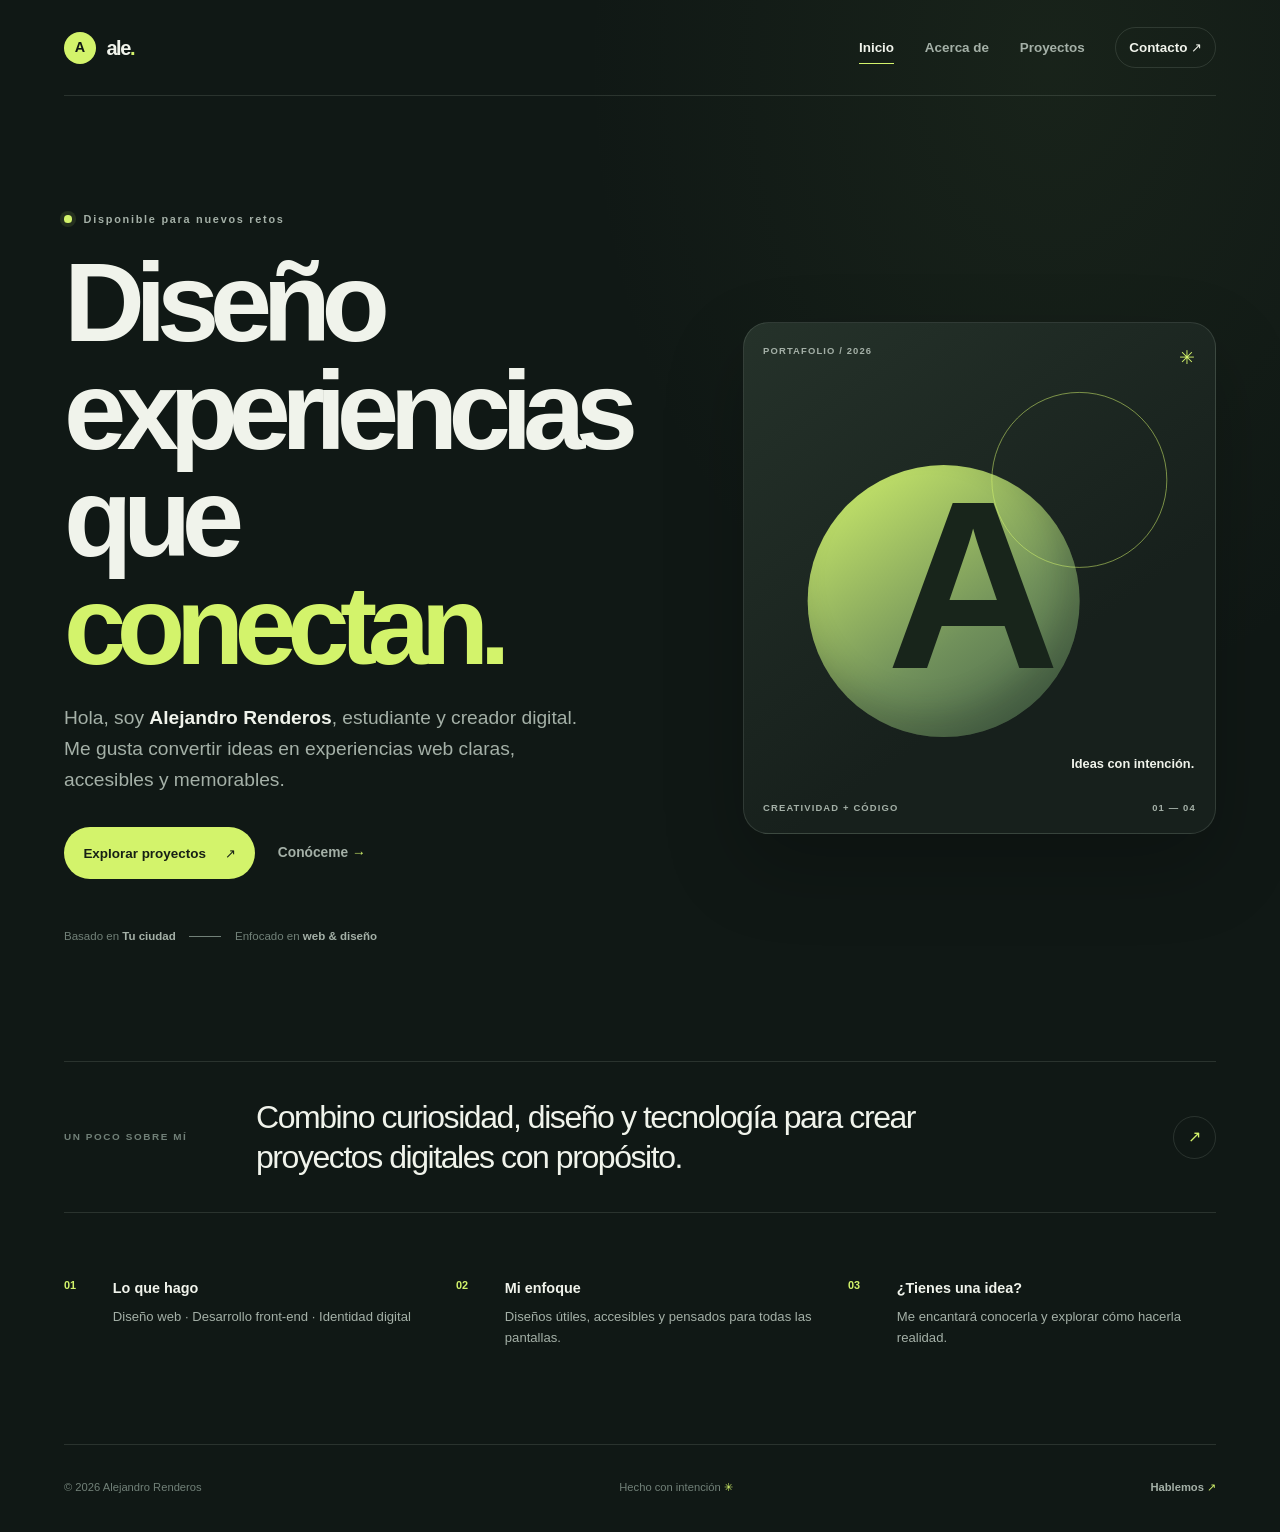
==== index.html @ 292ad6fe "Diseño inicial, ya que idea solo colocarlo como plantilla base inicial, se realizaran mas ajustes" ====
<!doctype html>
<html lang="es">
<head>
  <meta charset="utf-8">
  <meta name="viewport" content="width=device-width, initial-scale=1">
  <meta http-equiv="Content-Security-Policy" content="default-src 'self'; img-src 'self' data:; style-src 'self'; object-src 'none'; base-uri 'self'">
  <meta name="description" content="Portafolio personal: presentación, proyectos y formas de contacto.">
  <meta name="theme-color" content="#101815">
  <title>Inicio | Portafolio</title>
  <link rel="stylesheet" href="style.css">
</head>
<body>
  <a class="skip-link" href="#contenido">Saltar al contenido</a>
  <header class="site-header">
    <a class="brand" href="index.html" aria-label="Portafolio, inicio">
      <span class="brand__mark" aria-hidden="true">A</span>
      <span class="brand__name">ale<span class="brand__dot">.</span></span>
    </a>
    <nav class="site-nav" aria-label="Navegación principal">
      <a class="site-nav__link site-nav__link--active" href="index.html" aria-current="page">Inicio</a>
      <a class="site-nav__link" href="acerca.html">Acerca de</a>
      <a class="site-nav__link" href="proyectos.html">Proyectos</a>
      <a class="site-nav__link site-nav__link--contact" href="contacto.html">Contacto <span aria-hidden="true">↗</span></a>
    </nav>
  </header>

  <main id="contenido">
    <section class="hero page-shell" aria-labelledby="hero-title">
      <div class="hero__copy">
        <p class="eyebrow"><span class="status-dot" aria-hidden="true"></span> Disponible para nuevos retos</p>
        <h1 id="hero-title">Diseño experiencias<br>que <span class="text-accent">conectan.</span></h1>
        <p class="hero__intro">Hola, soy <strong>Alejandro Renderos</strong>, estudiante y creador digital. Me gusta convertir ideas en experiencias web claras, accesibles y memorables.</p>
        <div class="hero__actions">
          <a class="button button--primary" href="proyectos.html">Explorar proyectos <span aria-hidden="true">↗</span></a>
          <a class="text-link" href="acerca.html">Conóceme <span aria-hidden="true">→</span></a>
        </div>
        <div class="hero__meta">
          <span>Basado en <strong>Tu ciudad</strong></span>
          <span class="hero__meta-divider" aria-hidden="true"></span>
          <span>Enfocado en <strong>web &amp; diseño</strong></span>
        </div>
      </div>
      <aside class="hero-card" aria-label="Resumen de perfil">
        <div class="hero-card__top"><span>PORTAFOLIO / 2026</span><span aria-hidden="true">✳</span></div>
        <div class="hero-card__art" aria-hidden="true">
          <span class="hero-card__orb hero-card__orb--one"></span>
          <span class="hero-card__orb hero-card__orb--two"></span>
          <span class="hero-card__monogram">A</span>
          <span class="hero-card__caption">Ideas con intención.</span>
        </div>
        <div class="hero-card__bottom"><span>CREATIVIDAD + CÓDIGO</span><span>01 — 04</span></div>
      </aside>
    </section>

    <section class="intro-strip page-shell" aria-label="Presentación">
      <p class="intro-strip__label">UN POCO SOBRE MÍ</p>
      <p class="intro-strip__text">Combino curiosidad, diseño y tecnología para crear proyectos digitales con propósito.</p>
      <a class="round-link" href="acerca.html" aria-label="Leer más acerca de mí">↗</a>
    </section>

    <section class="home-bottom page-shell" aria-label="Áreas de trabajo y contacto">
      <div class="home-bottom__item">
        <span class="home-bottom__number">01</span>
        <div><h2>Lo que hago</h2><p>Diseño web · Desarrollo front-end · Identidad digital</p></div>
      </div>
      <div class="home-bottom__item">
        <span class="home-bottom__number">02</span>
        <div><h2>Mi enfoque</h2><p>Diseños útiles, accesibles y pensados para todas las pantallas.</p></div>
      </div>
      <div class="home-bottom__item">
        <span class="home-bottom__number">03</span>
        <div><h2>¿Tienes una idea?</h2><p>Me encantará conocerla y explorar cómo hacerla realidad.</p></div>
      </div>
    </section>
  </main>

  <footer class="site-footer page-shell">
    <span>© 2026 Alejandro Renderos</span>
    <span>Hecho con intención <span class="text-accent" aria-hidden="true">✳</span></span>
    <a href="contacto.html">Hablemos <span aria-hidden="true">↗</span></a>
  </footer>
</body>
</html>
---- style.css ----
@charset "UTF-8";

:root {
  color-scheme: dark;
  --color-bg: #101815;
  --color-surface: #17211d;
  --color-surface-raised: #1d2924;
  --color-text: #f0f3eb;
  --color-muted: #a4b0a7;
  --color-faint: #718078;
  --color-accent: #d3f36b;
  --color-accent-dark: #233020;
  --color-line: rgb(230 242 230 / 12%);
  --font-display: "Arial", "Helvetica Neue", sans-serif;
  --font-body: "Segoe UI", "Helvetica Neue", sans-serif;
  --page-gutter: clamp(1.25rem, 5vw, 5rem);
  --page-width: 82rem;
  --radius-sm: 0.5rem;
  --radius-md: 1rem;
  --radius-lg: 1.6rem;
  font-family: var(--font-body);
  font-synthesis: none;
  text-rendering: optimizeLegibility;
  -webkit-font-smoothing: antialiased;
  background: var(--color-bg);
  color: var(--color-text);
}

* { box-sizing: border-box; }

html { min-width: 20rem; scroll-behavior: smooth; }

body {
  min-height: 100vh;
  margin: 0;
  background:
    radial-gradient(ellipse at 82% 4%, rgb(91 123 67 / 11%), transparent 29rem),
    var(--color-bg);
  color: var(--color-text);
  line-height: 1.6;
}

img { display: block; max-width: 100%; }
a { color: inherit; }
button, input, select, textarea { font: inherit; }
button, a, input, select, textarea { -webkit-tap-highlight-color: transparent; }
::selection { color: var(--color-bg); background: var(--color-accent); }

:focus-visible {
  outline: 2px solid var(--color-accent);
  outline-offset: 4px;
}

.skip-link {
  position: fixed;
  z-index: 10;
  top: 0.75rem;
  left: 0.75rem;
  padding: 0.7rem 1rem;
  transform: translateY(-160%);
  border-radius: var(--radius-sm);
  background: var(--color-accent);
  color: var(--color-bg);
  font-weight: 700;
}

.skip-link:focus { transform: translateY(0); }
.page-shell { width: min(100% - var(--page-gutter) * 2, var(--page-width)); margin-inline: auto; }

.site-header {
  position: relative;
  z-index: 2;
  display: flex;
  width: min(100% - var(--page-gutter) * 2, var(--page-width));
  min-height: 5.25rem;
  margin-inline: auto;
  align-items: center;
  justify-content: space-between;
  gap: 1rem;
  border-bottom: 1px solid var(--color-line);
}

.brand { display: inline-flex; align-items: center; gap: 0.65rem; text-decoration: none; }
.brand__mark { display: grid; width: 2rem; aspect-ratio: 1; place-items: center; border-radius: 50%; background: var(--color-accent); color: var(--color-bg); font-size: 0.9rem; font-weight: 800; }
.brand__name { font-family: var(--font-display); font-size: 1.25rem; font-weight: 750; letter-spacing: -0.07em; }
.brand__dot, .text-accent { color: var(--color-accent); }
.site-nav { display: flex; align-items: center; gap: clamp(0.7rem, 2.4vw, 2rem); }
.site-nav__link { position: relative; padding-block: 0.5rem; color: var(--color-muted); font-size: 0.8rem; font-weight: 600; text-decoration: none; transition: color 180ms ease; }
.site-nav__link::after { position: absolute; right: 0; bottom: 0.15rem; left: 0; height: 1px; transform: scaleX(0); transform-origin: left; background: var(--color-accent); content: ""; transition: transform 180ms ease; }
.site-nav__link:hover, .site-nav__link--active { color: var(--color-text); }
.site-nav__link:hover::after, .site-nav__link--active::after { transform: scaleX(1); }
.site-nav__link--contact { padding: 0.55rem 0.8rem; border: 1px solid var(--color-line); border-radius: 99px; color: var(--color-text); }
.site-nav__link--contact::after { display: none; }
.site-nav__link--contact:hover { border-color: var(--color-accent); color: var(--color-accent); }

.hero { display: grid; min-height: min(45rem, calc(100svh - 5.25rem)); padding-block: clamp(4rem, 9vw, 8rem); align-items: center; gap: 3rem; }
.hero__copy { max-width: 42rem; }
.eyebrow { margin: 0 0 1.35rem; color: var(--color-muted); font-size: 0.68rem; font-weight: 750; letter-spacing: 0.16em; line-height: 1.5; }
.status-dot { display: inline-block; width: 0.48rem; aspect-ratio: 1; margin-right: 0.45rem; border-radius: 50%; background: var(--color-accent); box-shadow: 0 0 0 0.25rem rgb(211 243 107 / 11%); vertical-align: 0.04rem; }
h1, h2, h3, p { margin-top: 0; }
.hero h1, .page-heading h1 { margin-bottom: 1.5rem; font-family: var(--font-display); font-size: clamp(3.2rem, 10vw, 7rem); font-weight: 650; letter-spacing: -0.085em; line-height: 0.96; }
.hero__intro { max-width: 34rem; margin-bottom: 2rem; color: var(--color-muted); font-size: clamp(1rem, 1.6vw, 1.2rem); }
.hero__intro strong { color: var(--color-text); }
.hero__actions { display: flex; flex-wrap: wrap; align-items: center; gap: 1.4rem; }
.button { display: inline-flex; min-height: 3.25rem; padding: 0.8rem 1.15rem; align-items: center; justify-content: center; gap: 1.2rem; border: 1px solid transparent; border-radius: 99px; cursor: pointer; font-size: 0.84rem; font-weight: 750; text-decoration: none; transition: transform 180ms ease, background 180ms ease, border-color 180ms ease; }
.button:hover { transform: translateY(-2px); }
.button--primary { background: var(--color-accent); color: #172015; }
.button--primary:hover { background: #e2fb91; }
.text-link { color: var(--color-muted); font-size: 0.86rem; font-weight: 650; text-decoration: none; }
.text-link span, .site-footer a span, .contact-email span { color: var(--color-accent); }
.text-link:hover { color: var(--color-accent); }
.hero__meta { display: flex; margin-top: 3rem; align-items: center; gap: 0.85rem; color: var(--color-faint); font-size: 0.72rem; }
.hero__meta strong { color: var(--color-muted); font-weight: 600; }
.hero__meta-divider { width: 2rem; height: 1px; background: var(--color-faint); }

.hero-card { position: relative; min-height: 23rem; overflow: hidden; padding: 1.2rem; border: 1px solid var(--color-line); border-radius: var(--radius-lg); background: linear-gradient(145deg, #25322a, #17201c 65%); box-shadow: 0 2rem 5rem rgb(0 0 0 / 22%); }
.hero-card__top, .hero-card__bottom { position: relative; z-index: 1; display: flex; justify-content: space-between; color: var(--color-muted); font-size: 0.59rem; font-weight: 700; letter-spacing: 0.12em; }
.hero-card__top span:last-child { color: var(--color-accent); font-size: 1.2rem; }
.hero-card__art { position: absolute; inset: 3rem 0 2.5rem; display: grid; overflow: hidden; place-items: center; }
.hero-card__orb { position: absolute; display: block; width: min(58vw, 17rem); aspect-ratio: 1; border-radius: 50%; }
.hero-card__orb--one { transform: translate(-13%, 7%); background: linear-gradient(145deg, #d3f36b, #71915b 60%, #435f49); box-shadow: inset -1rem -1.5rem 2rem rgb(16 24 21 / 24%); }
.hero-card__orb--two { width: min(37vw, 11rem); transform: translate(57%, -58%); border: 1px solid rgb(211 243 107 / 52%); }
.hero-card__monogram { position: relative; z-index: 1; transform: translate(-1.3rem, 0.2rem); color: #18251b; font-family: var(--font-display); font-size: clamp(8rem, 24vw, 15rem); font-weight: 750; letter-spacing: -0.12em; line-height: 0.8; }
.hero-card__caption { position: absolute; right: 1.3rem; bottom: 1.2rem; color: var(--color-text); font-size: 0.8rem; font-weight: 650; }
.hero-card__bottom { position: absolute; right: 1.2rem; bottom: 1.15rem; left: 1.2rem; }

.intro-strip { display: grid; padding-block: 2.2rem; align-items: center; gap: 1rem; border-top: 1px solid var(--color-line); border-bottom: 1px solid var(--color-line); }
.intro-strip__label { margin: 0; color: var(--color-faint); font-size: 0.62rem; font-weight: 750; letter-spacing: 0.16em; }
.intro-strip__text { max-width: 42rem; margin: 0; font-family: var(--font-display); font-size: clamp(1.2rem, 2.7vw, 2rem); letter-spacing: -0.045em; line-height: 1.25; }
.round-link { display: grid; width: 2.7rem; aspect-ratio: 1; place-items: center; justify-self: start; border: 1px solid var(--color-line); border-radius: 50%; color: var(--color-accent); text-decoration: none; transition: background 180ms ease, transform 180ms ease; }
.round-link:hover { transform: rotate(45deg); background: var(--color-surface-raised); }
.home-bottom { display: grid; padding-block: 3rem 5rem; gap: 2rem; }
.home-bottom__item { display: grid; grid-template-columns: 2.3rem 1fr; gap: 0.75rem; }
.home-bottom__number, .skill-card__index { color: var(--color-accent); font-size: 0.68rem; font-weight: 700; }
.home-bottom h2 { margin-bottom: 0.35rem; font-size: 0.9rem; }
.home-bottom p { margin: 0; color: var(--color-muted); font-size: 0.82rem; }

.site-footer { display: flex; min-height: 5.5rem; flex-wrap: wrap; align-items: center; justify-content: space-between; gap: 0.8rem; border-top: 1px solid var(--color-line); color: var(--color-faint); font-size: 0.7rem; }
.site-footer a { color: var(--color-muted); font-weight: 650; text-decoration: none; }
.site-footer a:hover { color: var(--color-accent); }

.page-heading { max-width: 57rem; padding-block: clamp(4rem, 10vw, 8rem) clamp(3rem, 7vw, 5.5rem); }
.page-heading h1 { font-size: clamp(3.3rem, 9vw, 6.8rem); }
.page-heading__lead { max-width: 38rem; margin: 0; color: var(--color-muted); font-size: clamp(1rem, 1.7vw, 1.18rem); }
.about-layout { display: grid; padding-bottom: clamp(5rem, 10vw, 9rem); align-items: center; gap: clamp(2.5rem, 7vw, 7rem); }
.portrait-card { position: relative; padding: 0.7rem; border: 1px solid var(--color-line); border-radius: var(--radius-lg); background: var(--color-surface); }
.portrait-card__image { width: 100%; aspect-ratio: 0.94; object-fit: cover; border-radius: calc(var(--radius-lg) - 0.45rem); background: #26362a; }
.portrait-card__caption { display: flex; padding: 0.95rem 0.35rem 0.2rem; justify-content: space-between; color: var(--color-muted); font-size: 0.61rem; font-weight: 750; letter-spacing: 0.12em; }
.portrait-card__caption span:last-child { color: var(--color-accent); font-size: 1rem; }
.about-copy h2, .section-heading h2, .contact-aside h2 { margin-bottom: 1.25rem; font-family: var(--font-display); font-size: clamp(2rem, 5vw, 3.8rem); font-weight: 620; letter-spacing: -0.07em; line-height: 1.04; }
.about-copy > p:not(.eyebrow) { color: var(--color-muted); font-size: 0.96rem; }
.about-copy__facts { display: grid; margin-top: 2rem; padding-top: 1.5rem; grid-template-columns: 1fr 1fr; gap: 1.2rem; border-top: 1px solid var(--color-line); }
.about-copy__facts div, .contact-aside__detail { display: grid; gap: 0.3rem; }
.fact-label { color: var(--color-faint); font-size: 0.59rem; font-weight: 750; letter-spacing: 0.13em; }
.about-copy__facts strong, .contact-aside__detail strong { color: var(--color-text); font-size: 0.8rem; font-weight: 600; }
.skills-section { padding-block: clamp(4rem, 8vw, 7rem); border-top: 1px solid var(--color-line); }
.section-heading { margin-bottom: 2.5rem; }
.skills-grid { display: grid; gap: 0.8rem; }
.skill-card { min-height: 15rem; padding: 1.5rem; border: 1px solid var(--color-line); border-radius: var(--radius-md); background: linear-gradient(150deg, rgb(29 41 36 / 70%), rgb(23 33 29 / 25%)); }
.skill-card h3 { margin: 2rem 0 1.1rem; font-family: var(--font-display); font-size: 1.35rem; letter-spacing: -0.04em; }
.tag-list, .project-tags { display: flex; margin: 0; padding: 0; flex-wrap: wrap; gap: 0.5rem; list-style: none; }
.tag-list li, .project-tags li { padding: 0.38rem 0.65rem; border: 1px solid var(--color-line); border-radius: 99px; color: var(--color-muted); font-size: 0.68rem; }
.callout { position: relative; display: grid; margin-block: clamp(4rem, 9vw, 8rem); padding: clamp(2rem, 6vw, 4.5rem); gap: 0.5rem; overflow: hidden; border: 1px solid var(--color-line); border-radius: var(--radius-lg); background: radial-gradient(ellipse at 88% 55%, rgb(124 157 78 / 22%), transparent 25rem), var(--color-surface); }
.callout .eyebrow { margin-bottom: 0.75rem; }
.callout h2 { margin: 0 0 1rem; font-family: var(--font-display); font-size: clamp(2.2rem, 6vw, 4.5rem); letter-spacing: -0.075em; line-height: 0.98; }
.callout .button { justify-self: start; }

.project-feature { display: grid; overflow: hidden; border: 1px solid var(--color-line); border-radius: var(--radius-lg); background: var(--color-surface); }
.project-feature__visual { position: relative; display: grid; min-height: 19rem; overflow: hidden; place-items: center; background: linear-gradient(135deg, #c2dc89, #708859 60%, #445b43); }
.project-feature__label { position: absolute; z-index: 1; top: 1.2rem; left: 1.2rem; color: #1e2c1f; font-size: 0.61rem; font-weight: 800; letter-spacing: 0.14em; }
.project-feature__shape { position: absolute; display: block; width: 14rem; aspect-ratio: 1; border-radius: 50% 50% 45% 55%; }
.project-feature__shape--one { transform: translate(-37%, 8%) rotate(-24deg); background: #e2efc8; }
.project-feature__shape--two { width: 12rem; transform: translate(42%, -8%) rotate(28deg); background: #345941; }
.project-feature__word { position: relative; z-index: 1; color: #1b291d; font-family: var(--font-display); font-size: clamp(4rem, 14vw, 8rem); font-weight: 750; letter-spacing: -0.1em; line-height: 0.75; }
.project-feature__word span { color: #eff5dd; }
.project-feature__copy { padding: clamp(1.5rem, 5vw, 3rem); }
.project-feature__copy h2 { margin-bottom: 1rem; font-family: var(--font-display); font-size: clamp(2rem, 4vw, 3.4rem); letter-spacing: -0.07em; line-height: 1; }
.project-feature__copy > p:not(.eyebrow) { max-width: 32rem; margin-bottom: 1.5rem; color: var(--color-muted); font-size: 0.9rem; }
.projects-table-section { padding-top: clamp(5rem, 10vw, 8rem); }
.section-heading--row { display: flex; align-items: end; justify-content: space-between; gap: 1rem; }
.section-heading--row h2 { margin-bottom: 0; }
.table-count { padding-bottom: 0.5rem; color: var(--color-faint); font-size: 0.63rem; font-weight: 750; letter-spacing: 0.13em; }
.table-scroll { overflow-x: auto; border: 1px solid var(--color-line); border-radius: var(--radius-md); scrollbar-color: var(--color-faint) var(--color-surface); }
.projects-table { width: 100%; min-width: 38rem; border-collapse: collapse; text-align: left; }
.projects-table th, .projects-table td { padding: 1rem 1.2rem; border-bottom: 1px solid var(--color-line); font-size: 0.78rem; }
.projects-table thead th { color: var(--color-faint); font-size: 0.62rem; font-weight: 750; letter-spacing: 0.12em; text-transform: uppercase; }
.projects-table tbody th { color: var(--color-text); font-weight: 650; }
.projects-table td { color: var(--color-muted); }
.projects-table tbody tr:last-child th, .projects-table tbody tr:last-child td { border-bottom: 0; }
.projects-table tbody tr { transition: background 160ms ease; }
.projects-table tbody tr:hover { background: rgb(255 255 255 / 3%); }
.project-status { display: inline-flex; align-items: center; gap: 0.4rem; white-space: nowrap; }
.project-status::before { width: 0.42rem; aspect-ratio: 1; border-radius: 50%; background: var(--color-accent); content: ""; }
.project-status--progress::before { background: #efbf71; }
.table-note { margin: 0.8rem 0 0; color: var(--color-faint); font-size: 0.72rem; }

.contact-layout { display: grid; padding-bottom: clamp(5rem, 10vw, 9rem); align-items: start; gap: 3rem; }
.contact-aside { padding: 1.5rem; border: 1px solid var(--color-line); border-radius: var(--radius-md); background: radial-gradient(ellipse at 95% 0%, rgb(128 157 80 / 14%), transparent 18rem), var(--color-surface); }
.contact-aside h2 { font-size: clamp(2rem, 4vw, 3rem); }
.contact-aside > p:not(.eyebrow) { color: var(--color-muted); font-size: 0.88rem; }
.contact-email { display: inline-block; margin-block: 0.5rem 2rem; color: var(--color-text); font-size: 0.9rem; font-weight: 650; text-decoration-color: var(--color-accent); text-underline-offset: 0.3rem; }
.contact-aside__detail { padding-block: 1rem; border-top: 1px solid var(--color-line); }
.contact-form { padding: clamp(1.2rem, 4vw, 2.5rem); border: 1px solid var(--color-line); border-radius: var(--radius-md); background: rgb(23 33 29 / 68%); }
.form-heading { display: flex; flex-wrap: wrap; align-items: baseline; justify-content: space-between; gap: 0.5rem; }
.form-required, .field-hint { color: var(--color-faint); font-size: 0.68rem; }
.form-grid { display: grid; gap: 1.25rem; }
.form-field { display: grid; align-content: start; gap: 0.55rem; }
.form-field > label, .choice-group legend { color: var(--color-text); font-size: 0.78rem; font-weight: 650; }
.form-field > label > span, .choice--terms span span { color: var(--color-accent); }
.form-field input:not([type="radio"]):not([type="checkbox"]), .form-field select, .form-field textarea { width: 100%; min-height: 3.1rem; padding: 0.8rem 0.9rem; border: 1px solid var(--color-line); border-radius: var(--radius-sm); outline: none; background: #111a16; color: var(--color-text); font-size: 0.82rem; transition: border-color 160ms ease, box-shadow 160ms ease; }
.form-field textarea { min-height: 8rem; resize: vertical; }
.form-field input::placeholder, .form-field textarea::placeholder { color: #6f7d73; }
.form-field input:focus, .form-field select:focus, .form-field textarea:focus { border-color: var(--color-accent); box-shadow: 0 0 0 3px rgb(211 243 107 / 10%); }
.form-field input:invalid:not(:placeholder-shown) { border-color: #db8a7f; }
.form-field select:required:invalid { color: #6f7d73; }
.choice-group { min-width: 0; margin: 0; padding: 0; border: 0; }
.choice-group legend { margin-bottom: 0.65rem; padding: 0; }
.choice-options { display: flex; flex-wrap: wrap; gap: 0.7rem; }
.choice { display: inline-flex; min-height: 2.8rem; padding: 0.55rem 0.75rem; align-items: center; gap: 0.55rem; border: 1px solid var(--color-line); border-radius: var(--radius-sm); color: var(--color-muted); cursor: pointer; font-size: 0.76rem; }
.choice:has(input:checked) { border-color: rgb(211 243 107 / 55%); background: rgb(211 243 107 / 7%); color: var(--color-text); }
.choice input { width: 1rem; height: 1rem; margin: 0; accent-color: var(--color-accent); }
.choice--terms { align-items: flex-start; line-height: 1.55; }
.choice--terms input { flex: 0 0 auto; margin-top: 0.13rem; }
.file-input { padding: 0.65rem !important; color: var(--color-muted) !important; }
.file-input::file-selector-button { margin-right: 0.8rem; padding: 0.4rem 0.65rem; border: 0; border-radius: 0.35rem; background: var(--color-surface-raised); color: var(--color-text); cursor: pointer; font: inherit; }
.password-demo { padding: 1rem; border: 1px dashed rgb(211 243 107 / 35%); border-radius: var(--radius-sm); background: rgb(211 243 107 / 3%); }
.form-submit { margin-top: 1.5rem; }
.form-disclaimer { margin: 1rem 0 0; color: var(--color-faint); font-size: 0.69rem; }

@media (min-width: 48rem) {
  .hero { grid-template-columns: minmax(0, 1.12fr) minmax(19rem, 0.88fr); gap: clamp(2rem, 6vw, 6rem); }
  .hero-card { min-height: 29rem; }
  .intro-strip { grid-template-columns: 10rem minmax(0, 1fr) 3rem; gap: 2rem; }
  .round-link { justify-self: end; }
  .home-bottom { grid-template-columns: repeat(3, 1fr); gap: 1.5rem; }
  .about-layout { grid-template-columns: minmax(17rem, 0.8fr) minmax(0, 1.2fr); }
  .skills-grid { grid-template-columns: repeat(3, 1fr); }
  .project-feature { grid-template-columns: 1.05fr 0.95fr; }
  .project-feature__visual { min-height: 27rem; }
  .project-feature__copy { display: flex; padding: clamp(2rem, 5vw, 4rem); flex-direction: column; justify-content: center; }
  .contact-layout { grid-template-columns: minmax(15rem, 0.72fr) minmax(0, 1.28fr); gap: clamp(2rem, 5vw, 5rem); }
  .contact-aside { position: sticky; top: 2rem; padding: 2rem; }
  .form-grid { grid-template-columns: repeat(2, minmax(0, 1fr)); }
  .form-field--full { grid-column: 1 / -1; }
}

@media (min-width: 72rem) {
  .site-header { min-height: 6rem; }
  .site-nav__link { font-size: 0.84rem; }
  .hero { min-height: min(49rem, calc(100svh - 6rem)); }
  .hero-card { min-height: 32rem; }
  .home-bottom { padding-block: 4rem 6rem; }
  .about-layout { padding-bottom: 9rem; }
  .portrait-card { max-width: 32rem; }
  .skills-grid { gap: 1rem; }
  .skill-card { padding: 1.8rem; }
}

@media (max-width: 26rem) {
  .site-header { min-height: 4.6rem; align-items: flex-start; padding-block: 0.7rem; }
  .brand { margin-top: 0.3rem; }
  .brand__name { display: none; }
  .site-nav { max-width: 16rem; flex-wrap: wrap; justify-content: flex-end; gap: 0.1rem 0.65rem; }
  .site-nav__link { padding-block: 0.32rem; font-size: 0.68rem; }
  .site-nav__link--contact { padding-inline: 0.55rem; }
  .hero__meta { flex-wrap: wrap; }
  .site-footer { padding-block: 1.2rem; }
}

@media (prefers-reduced-motion: reduce) {
  *, *::before, *::after { scroll-behavior: auto !important; transition-duration: 0.01ms !important; animation-duration: 0.01ms !important; animation-iteration-count: 1 !important; }
}
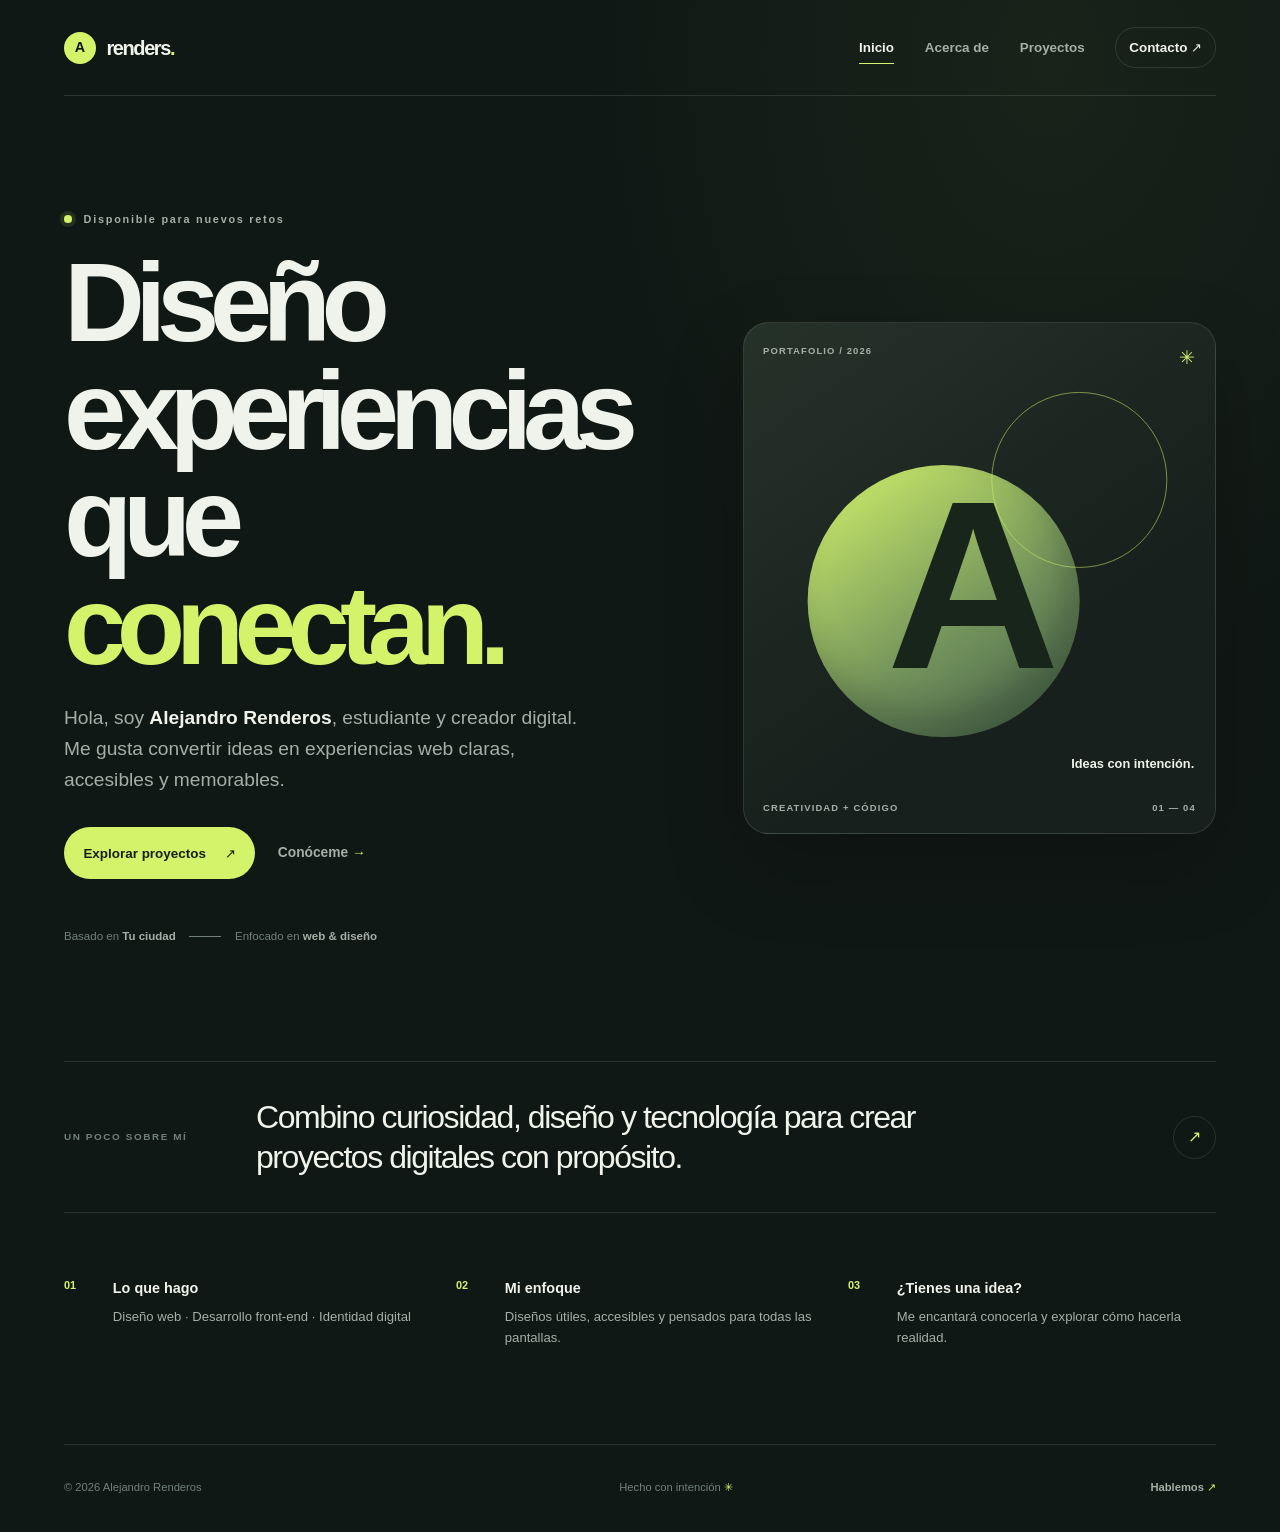
==== commit ee83846f: "commit final, ya ajustado con los diseños y logica que le queria implementar" ====
--- a/index.html
+++ b/index.html
@@ -14,7 +14,7 @@
   <header class="site-header">
     <a class="brand" href="index.html" aria-label="Portafolio, inicio">
       <span class="brand__mark" aria-hidden="true">A</span>
-      <span class="brand__name">ale<span class="brand__dot">.</span></span>
+      <span class="brand__name">renders<span class="brand__dot">.</span></span>
     </a>
     <nav class="site-nav" aria-label="Navegación principal">
       <a class="site-nav__link site-nav__link--active" href="index.html" aria-current="page">Inicio</a>
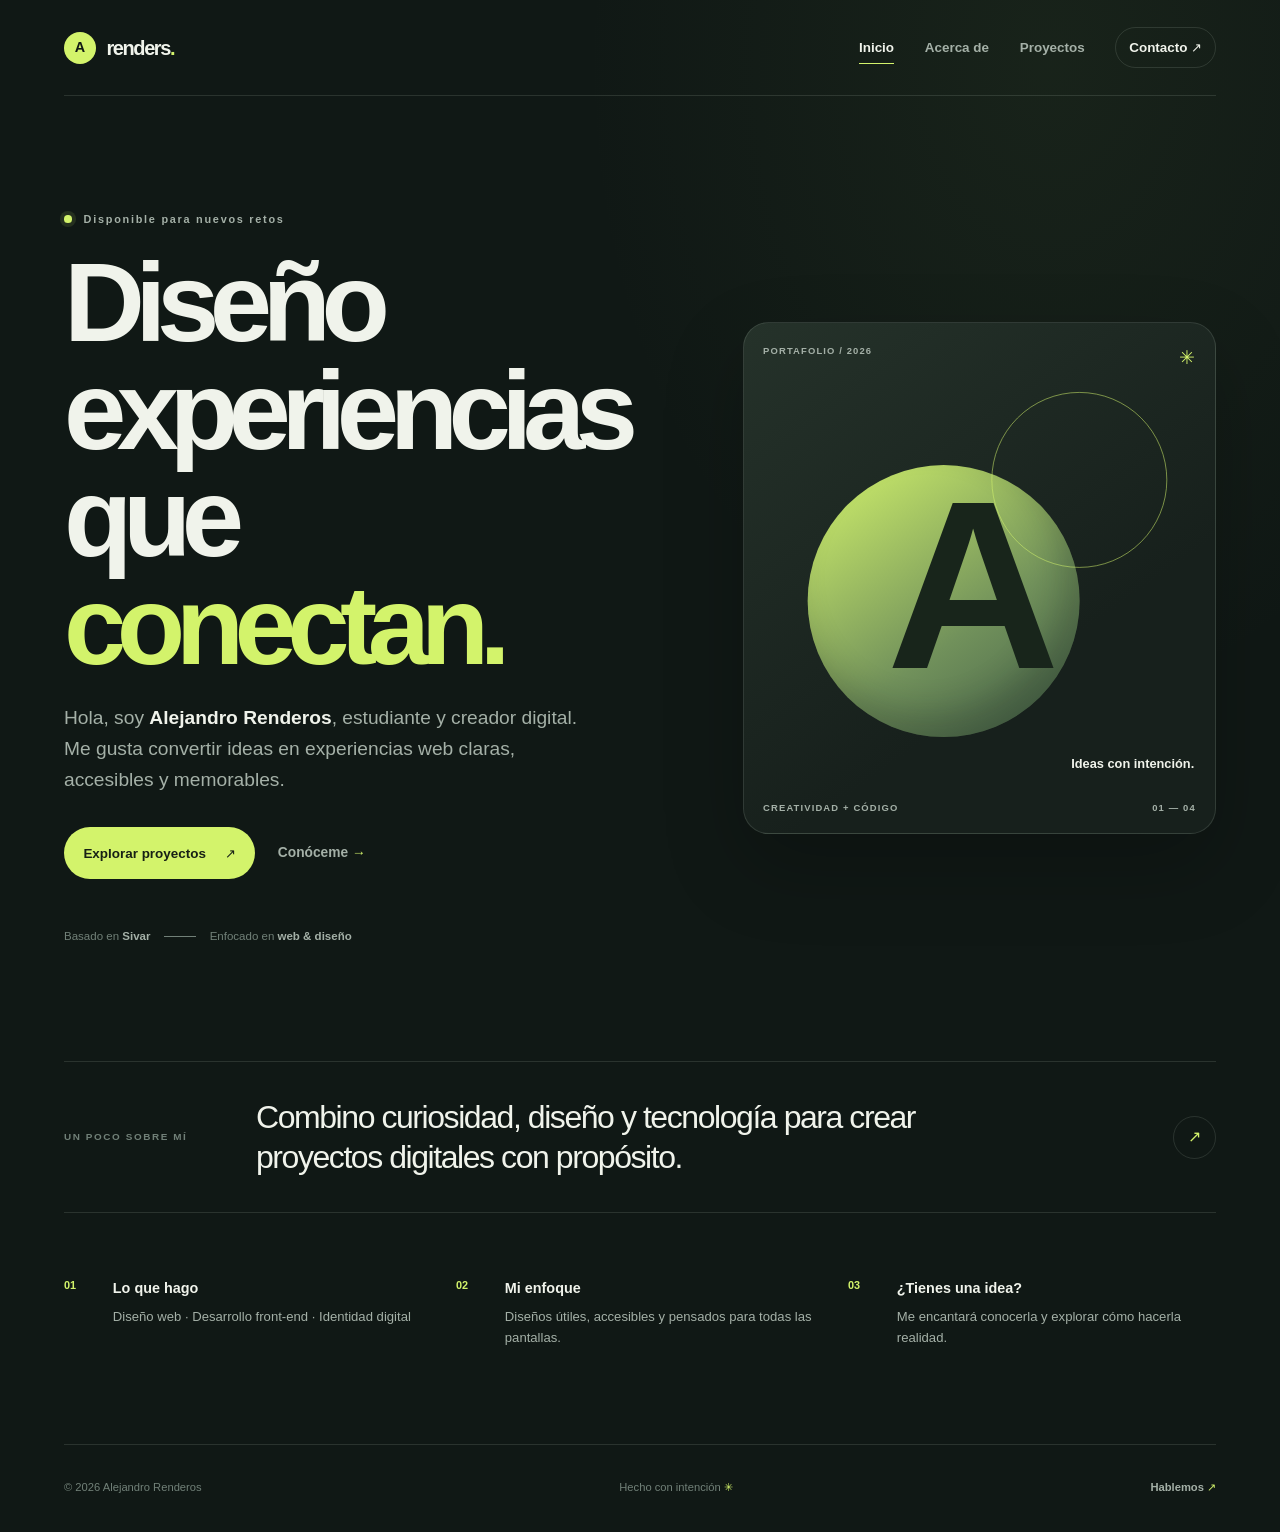
==== commit 1fdfdf6a: "ajustes necesarios" ====
--- a/index.html
+++ b/index.html
@@ -35,7 +35,7 @@
           <a class="text-link" href="acerca.html">Conóceme <span aria-hidden="true">→</span></a>
         </div>
         <div class="hero__meta">
-          <span>Basado en <strong>Tu ciudad</strong></span>
+          <span>Basado en <strong>Sivar</strong></span>
           <span class="hero__meta-divider" aria-hidden="true"></span>
           <span>Enfocado en <strong>web &amp; diseño</strong></span>
         </div>
